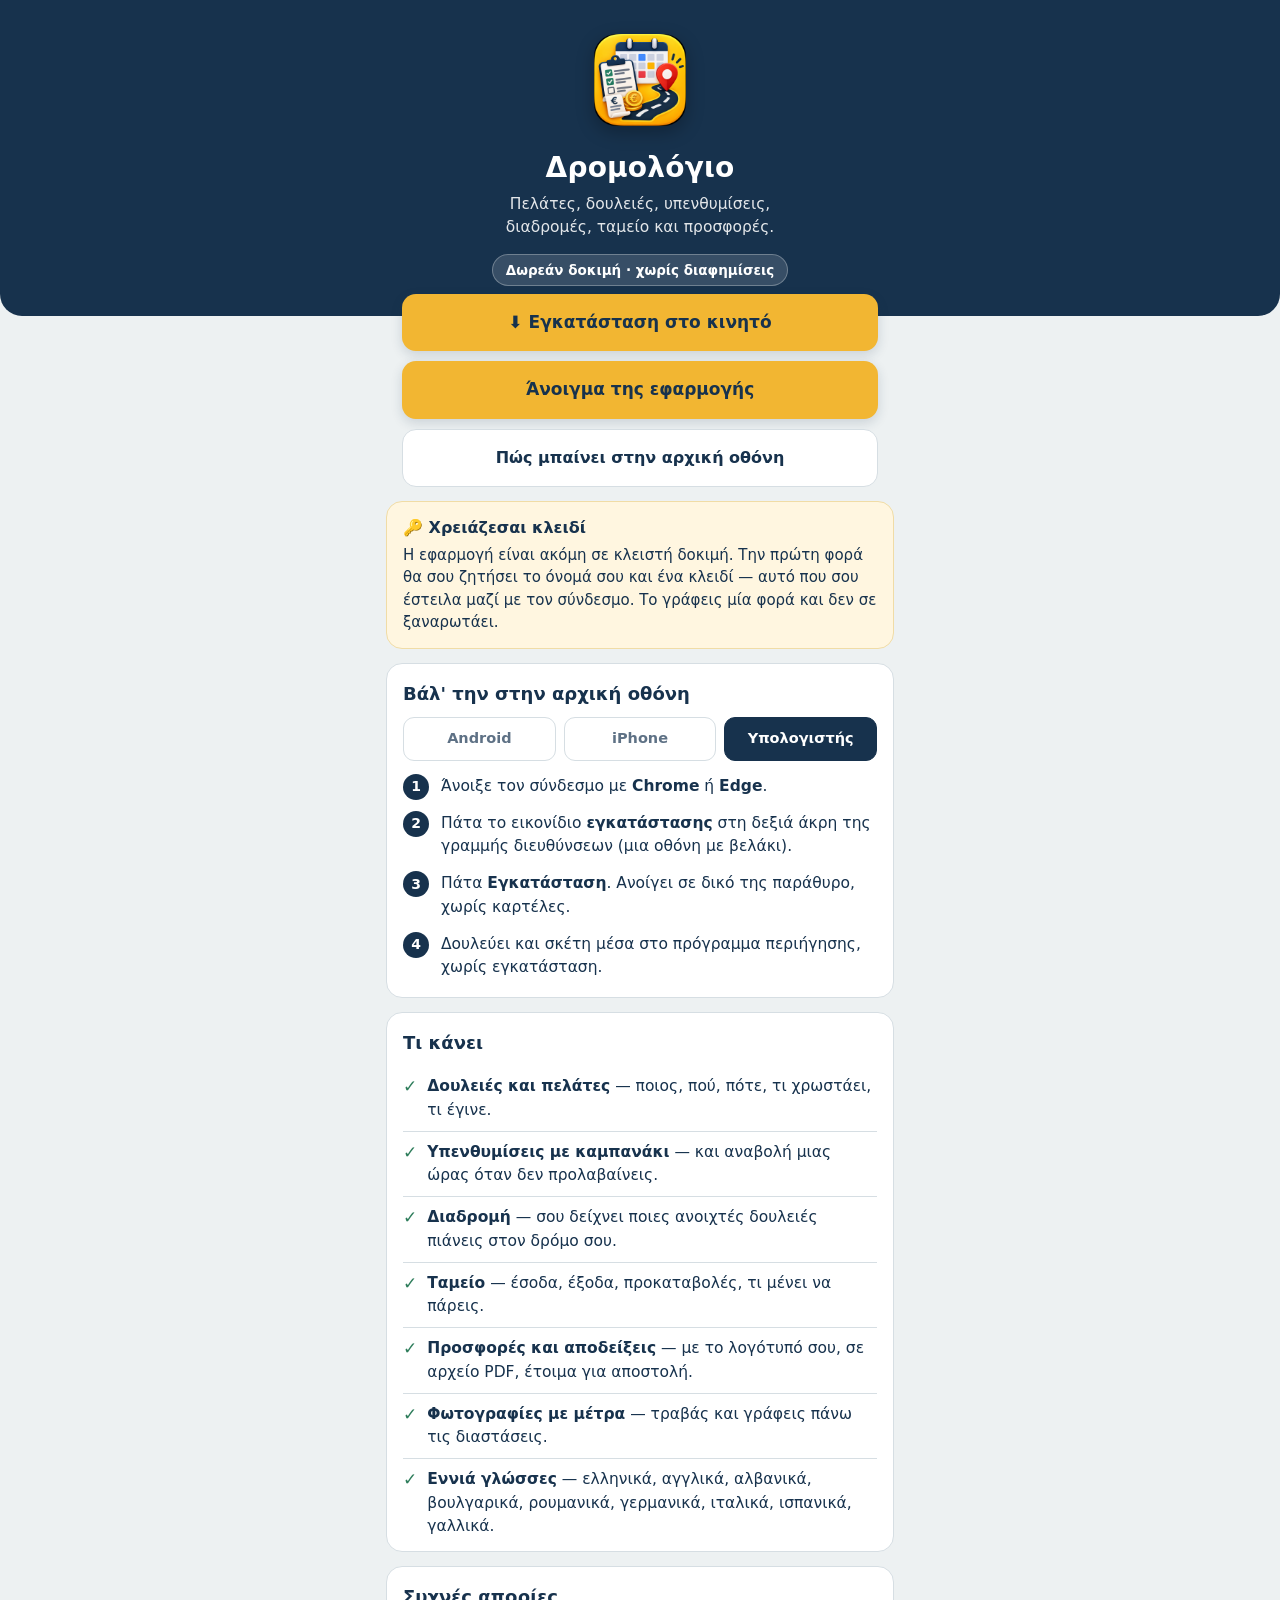
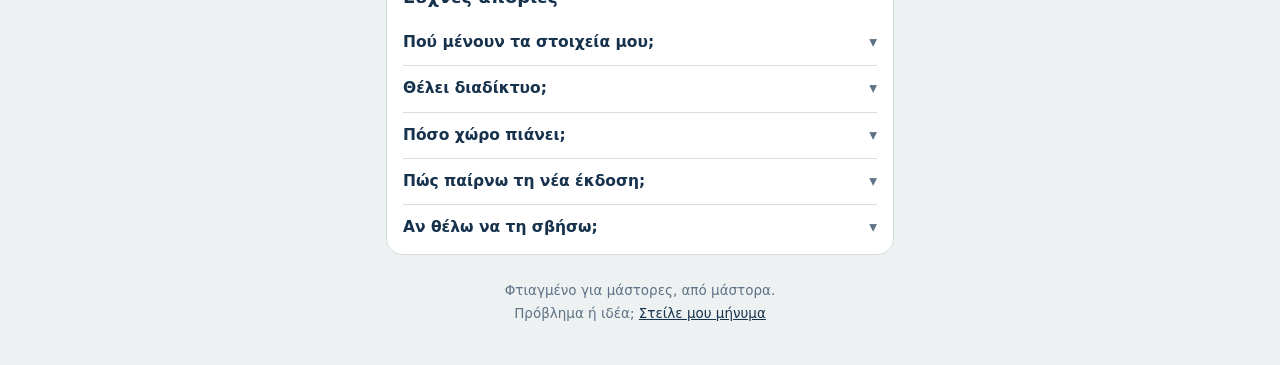
==== lipsi.html @ e30d5803 "Add files via upload" ====
<!doctype html>
<html lang="el">
<head>
<meta charset="utf-8">
<meta name="viewport" content="width=device-width,initial-scale=1,viewport-fit=cover">
<title>Δρομολόγιο — εγκατάσταση στο κινητό</title>
<meta name="theme-color" content="#17324D">
<meta name="description" content="Δρομολόγιο: πελάτες, εργασίες, υπενθυμίσεις, διαδρομές, ταμείο και προσφορές. Εγκατάσταση στο κινητό σε ένα λεπτό.">
<link rel="manifest" href="manifest.json">
<link rel="icon" href="icon-192.png">
<link rel="apple-touch-icon" href="apple-touch-icon.png">

<!-- Όταν στέλνεις τον σύνδεσμο σε μήνυμα, αυτά δείχνουν την προεπισκόπηση -->
<meta property="og:title" content="Δρομολόγιο — η εφαρμογή για τον μάστορα">
<meta property="og:description" content="Πελάτες, εργασίες, υπενθυμίσεις, διαδρομές, ταμείο και προσφορές — όλα στο κινητό σου.">
<meta property="og:image" content="icon-512.png">
<meta property="og:type" content="website">

<style>
:root{
  --brand:#17324D; --accent:#F2B632; --paper:#EDF1F2; --card:#fff;
  --ink:#17324D; --muted:#5E7185; --line:#D6DEE3; --green:#2E7D5B;
}
*{box-sizing:border-box;-webkit-tap-highlight-color:transparent}
html,body{margin:0;padding:0}
body{
  font-family:system-ui,"Segoe UI",Roboto,"Noto Sans",Arial,sans-serif;
  background:var(--paper); color:var(--ink); font-size:16px; line-height:1.5;
}
.wrap{max-width:540px;margin:0 auto;padding:0 16px 40px}

/* ---- Κεφαλίδα ---- */
header{
  background:var(--brand); color:#fff; text-align:center;
  padding:34px 16px 30px; border-radius:0 0 22px 22px;
}
header img{width:92px;height:92px;border-radius:22px;box-shadow:0 6px 18px rgba(0,0,0,.28)}
header h1{margin:14px 0 4px;font-size:28px;font-weight:800;letter-spacing:.2px}
header p{margin:0;opacity:.88;font-size:15.5px}
.badge{
  display:inline-block;margin-top:14px;background:rgba(255,255,255,.14);
  border:1px solid rgba(255,255,255,.28);border-radius:20px;
  padding:5px 13px;font-size:13.5px;font-weight:600
}

/* ---- Κουμπιά ---- */
.btns{margin:-22px auto 0;max-width:508px;padding:0 16px;position:relative;z-index:2}
.btn{
  display:flex;align-items:center;justify-content:center;gap:9px;
  width:100%;padding:16px 18px;border-radius:14px;border:0;
  font:inherit;font-size:17px;font-weight:800;text-decoration:none;
  margin-bottom:10px;box-shadow:0 4px 12px rgba(23,50,77,.16);cursor:pointer
}
.btn.main{background:var(--accent);color:var(--brand)}
.btn.ghost{background:var(--card);color:var(--brand);border:1.5px solid var(--line);box-shadow:none;font-size:16px}
.btn:active{transform:translateY(1px)}

/* ---- Κάρτες ---- */
.card{
  background:var(--card);border:1px solid var(--line);border-radius:16px;
  padding:16px 16px 4px;margin-top:14px
}
.card h2{margin:0 0 10px;font-size:18px;font-weight:800;display:flex;align-items:center;gap:8px}
.card h2 .n{
  flex:none;width:26px;height:26px;border-radius:8px;background:var(--accent);
  color:var(--brand);font-size:14px;display:flex;align-items:center;justify-content:center
}
.card p{margin:0 0 12px}
.note{
  background:#FFF6E0;border:1px solid #F0DCA6;border-radius:16px;
  padding:14px 16px;margin-top:14px
}
.note b{display:block;margin-bottom:4px}
.note p{margin:0;font-size:15px}

/* ---- Καρτέλες συσκευής ---- */
.tabs{display:flex;gap:8px;margin:0 0 14px}
.tabs button{
  flex:1;padding:10px 6px;border-radius:11px;border:1.5px solid var(--line);
  background:var(--card);color:var(--muted);font:inherit;font-weight:700;font-size:14.5px;cursor:pointer
}
.tabs button.on{background:var(--brand);border-color:var(--brand);color:#fff}
.steps{counter-reset:s;list-style:none;margin:0;padding:0}
.steps li{
  counter-increment:s;position:relative;padding:0 0 14px 38px;margin:0;font-size:15.5px
}
.steps li::before{
  content:counter(s);position:absolute;left:0;top:-1px;
  width:26px;height:26px;border-radius:50%;background:var(--brand);color:#fff;
  font-size:14px;font-weight:800;display:flex;align-items:center;justify-content:center
}
.steps b{font-weight:800}

/* ---- Λίστα δυνατοτήτων ---- */
.feat{list-style:none;margin:0;padding:0}
.feat li{display:flex;gap:10px;align-items:flex-start;padding:9px 0;border-bottom:1px solid var(--line);font-size:15.5px}
.feat li:last-child{border-bottom:0}
.feat .tick{flex:none;color:var(--green);font-weight:800;font-size:17px;line-height:1.35}

/* ---- Απορίες ---- */
details{border-bottom:1px solid var(--line);padding:11px 0}
details:last-of-type{border-bottom:0}
summary{font-weight:700;cursor:pointer;list-style:none;display:flex;align-items:center;gap:8px;font-size:15.5px}
summary::-webkit-details-marker{display:none}
summary::after{content:"▾";margin-left:auto;color:var(--muted);transition:transform .15s}
details[open] summary::after{transform:rotate(180deg)}
details p{margin:8px 0 2px;font-size:15px;color:#3d5265}

footer{text-align:center;color:var(--muted);font-size:13.5px;margin-top:24px;line-height:1.7}
footer a{color:var(--brand)}
</style>
</head>
<body>

<header>
  <img src="icon-512.png" alt="Δρομολόγιο">
  <h1>Δρομολόγιο</h1>
  <p>Πελάτες, δουλειές, υπενθυμίσεις,<br>διαδρομές, ταμείο και προσφορές.</p>
  <span class="badge">Δωρεάν δοκιμή · χωρίς διαφημίσεις</span>
</header>

<div class="btns">
  <button class="btn main" id="install" hidden>⬇ Εγκατάσταση στο κινητό</button>
  <a class="btn main" id="open" href="index.html">Άνοιγμα της εφαρμογής</a>
  <a class="btn ghost" href="#odigies">Πώς μπαίνει στην αρχική οθόνη</a>
</div>

<div class="wrap">

  <div class="note">
    <b>🔑 Χρειάζεσαι κλειδί</b>
    <p>Η εφαρμογή είναι ακόμη σε κλειστή δοκιμή. Την πρώτη φορά θα σου ζητήσει
       το όνομά σου και ένα κλειδί — αυτό που σου έστειλα μαζί με τον σύνδεσμο.
       Το γράφεις μία φορά και δεν σε ξαναρωτάει.</p>
  </div>

  <div class="card" id="odigies">
    <h2>Βάλ' την στην αρχική οθόνη</h2>
    <div class="tabs">
      <button data-t="and" class="on">Android</button>
      <button data-t="ios">iPhone</button>
      <button data-t="pc">Υπολογιστής</button>
    </div>

    <ol class="steps" data-p="and">
      <li>Άνοιξε τον σύνδεσμο με το <b>Chrome</b> (όχι μέσα από το Facebook ή το Viber — πάτα «Άνοιγμα στο πρόγραμμα περιήγησης»).</li>
      <li>Πάτα το κίτρινο κουμπί <b>«Εγκατάσταση στο κινητό»</b> πιο πάνω. Αν δεν το βλέπεις, πάτα τις <b>τρεις τελείες</b> πάνω δεξιά.</li>
      <li>Διάλεξε <b>«Εγκατάσταση εφαρμογής»</b> ή «Προσθήκη στην αρχική οθόνη» και πάτα <b>Εγκατάσταση</b>.</li>
      <li>Το εικονίδιο μπαίνει στην αρχική οθόνη, σαν κανονική εφαρμογή. Από κει την ανοίγεις από δω και πέρα.</li>
    </ol>

    <ol class="steps" data-p="ios" hidden>
      <li>Άνοιξε τον σύνδεσμο με το <b>Safari</b> (μόνο αυτό μπορεί να εγκαταστήσει).</li>
      <li>Πάτα το εικονίδιο <b>Κοινή χρήση</b> κάτω στη μέση — το τετράγωνο με το βελάκι προς τα πάνω.</li>
      <li>Κατέβα λίγο και διάλεξε <b>«Προσθήκη στην οθόνη Home»</b>.</li>
      <li>Πάτα <b>Προσθήκη</b> πάνω δεξιά. Το εικονίδιο μπαίνει στην αρχική οθόνη.</li>
    </ol>

    <ol class="steps" data-p="pc" hidden>
      <li>Άνοιξε τον σύνδεσμο με <b>Chrome</b> ή <b>Edge</b>.</li>
      <li>Πάτα το εικονίδιο <b>εγκατάστασης</b> στη δεξιά άκρη της γραμμής διευθύνσεων (μια οθόνη με βελάκι).</li>
      <li>Πάτα <b>Εγκατάσταση</b>. Ανοίγει σε δικό της παράθυρο, χωρίς καρτέλες.</li>
      <li>Δουλεύει και σκέτη μέσα στο πρόγραμμα περιήγησης, χωρίς εγκατάσταση.</li>
    </ol>
  </div>

  <div class="card">
    <h2>Τι κάνει</h2>
    <ul class="feat">
      <li><span class="tick">✓</span><span><b>Δουλειές και πελάτες</b> — ποιος, πού, πότε, τι χρωστάει, τι έγινε.</span></li>
      <li><span class="tick">✓</span><span><b>Υπενθυμίσεις με καμπανάκι</b> — και αναβολή μιας ώρας όταν δεν προλαβαίνεις.</span></li>
      <li><span class="tick">✓</span><span><b>Διαδρομή</b> — σου δείχνει ποιες ανοιχτές δουλειές πιάνεις στον δρόμο σου.</span></li>
      <li><span class="tick">✓</span><span><b>Ταμείο</b> — έσοδα, έξοδα, προκαταβολές, τι μένει να πάρεις.</span></li>
      <li><span class="tick">✓</span><span><b>Προσφορές και αποδείξεις</b> — με το λογότυπό σου, σε αρχείο PDF, έτοιμα για αποστολή.</span></li>
      <li><span class="tick">✓</span><span><b>Φωτογραφίες με μέτρα</b> — τραβάς και γράφεις πάνω τις διαστάσεις.</span></li>
      <li><span class="tick">✓</span><span><b>Εννιά γλώσσες</b> — ελληνικά, αγγλικά, αλβανικά, βουλγαρικά, ρουμανικά, γερμανικά, ιταλικά, ισπανικά, γαλλικά.</span></li>
    </ul>
  </div>

  <div class="card">
    <h2>Συχνές απορίες</h2>

    <details>
      <summary>Πού μένουν τα στοιχεία μου;</summary>
      <p>Μόνο στο κινητό σου. Δεν ανεβαίνουν πουθενά και δεν τα βλέπει κανείς άλλος —
         ούτε εγώ. Γι' αυτό κράτα και αντίγραφο από τις Ρυθμίσεις.</p>
    </details>

    <details>
      <summary>Θέλει διαδίκτυο;</summary>
      <p>Όχι για τη δουλειά της. Μόλις εγκατασταθεί ανοίγει και γράφει κανονικά χωρίς σήμα.
         Σύνδεση θέλει μόνο ο χάρτης και η αποστολή μηνυμάτων.</p>
    </details>

    <details>
      <summary>Πόσο χώρο πιάνει;</summary>
      <p>Ελάχιστο — λιγότερο από μία φωτογραφία. Χώρο πιάνουν μόνο οι φωτογραφίες
         που βάζεις εσύ στις δουλειές.</p>
    </details>

    <details>
      <summary>Πώς παίρνω τη νέα έκδοση;</summary>
      <p>Μόνη της. Κλείσε και ξανάνοιξε την εφαρμογή και είσαι στην τελευταία έκδοση —
         δεν χάνεται τίποτα από όσα έχεις γράψει.</p>
    </details>

    <details>
      <summary>Αν θέλω να τη σβήσω;</summary>
      <p>Πατάς παρατεταμένα το εικονίδιο και «Κατάργηση εγκατάστασης», όπως κάθε εφαρμογή.
         Πριν το κάνεις, κράτα αντίγραφο από τις Ρυθμίσεις.</p>
    </details>
  </div>

  <footer>
    Φτιαγμένο για μάστορες, από μάστορα.<br>
    Πρόβλημα ή ιδέα; <a href="mailto:aglentzakis@gmail.com">Στείλε μου μήνυμα</a>
  </footer>
</div>

<script>
/* Καρτέλες οδηγιών — διαλέγει μόνη της ανάλογα με τη συσκευή */
(function(){
  var ua = navigator.userAgent || "";
  var start = /iPhone|iPad|iPod/i.test(ua) ? "ios" : (/Android/i.test(ua) ? "and" : "pc");
  var btns = document.querySelectorAll(".tabs button");
  function show(t){
    btns.forEach(function(b){ b.classList.toggle("on", b.dataset.t === t); });
    document.querySelectorAll(".steps").forEach(function(o){ o.hidden = (o.dataset.p !== t); });
  }
  btns.forEach(function(b){ b.onclick = function(){ show(b.dataset.t); }; });
  show(start);
})();

/* Κουμπί εγκατάστασης — εμφανίζεται μόνο όταν το κινητό το επιτρέπει */
(function(){
  var prompt = null;
  var btn = document.getElementById("install");
  var open = document.getElementById("open");

  window.addEventListener("beforeinstallprompt", function(e){
    e.preventDefault(); prompt = e; btn.hidden = false;
    /* Όταν υπάρχει κουμπί εγκατάστασης, αυτό είναι το κύριο·
       το «Άνοιγμα» γίνεται πιο διακριτικό για να μη μπερδεύει. */
    open.className = "btn ghost";
  });

  btn.onclick = function(){
    if(!prompt) return;
    prompt.prompt();
    prompt.userChoice.then(function(){ prompt = null; btn.hidden = true; });
  };

  window.addEventListener("appinstalled", function(){
    btn.hidden = true;
    open.className = "btn main";
    open.textContent = "Άνοιξε την εφαρμογή";
  });

  /* Αν είναι ήδη εγκατεστημένη, δεν έχει νόημα η σελίδα — πάμε κατευθείαν μέσα */
  if (matchMedia("(display-mode: standalone)").matches) location.replace("index.html");
})();
</script>
</body>
</html>
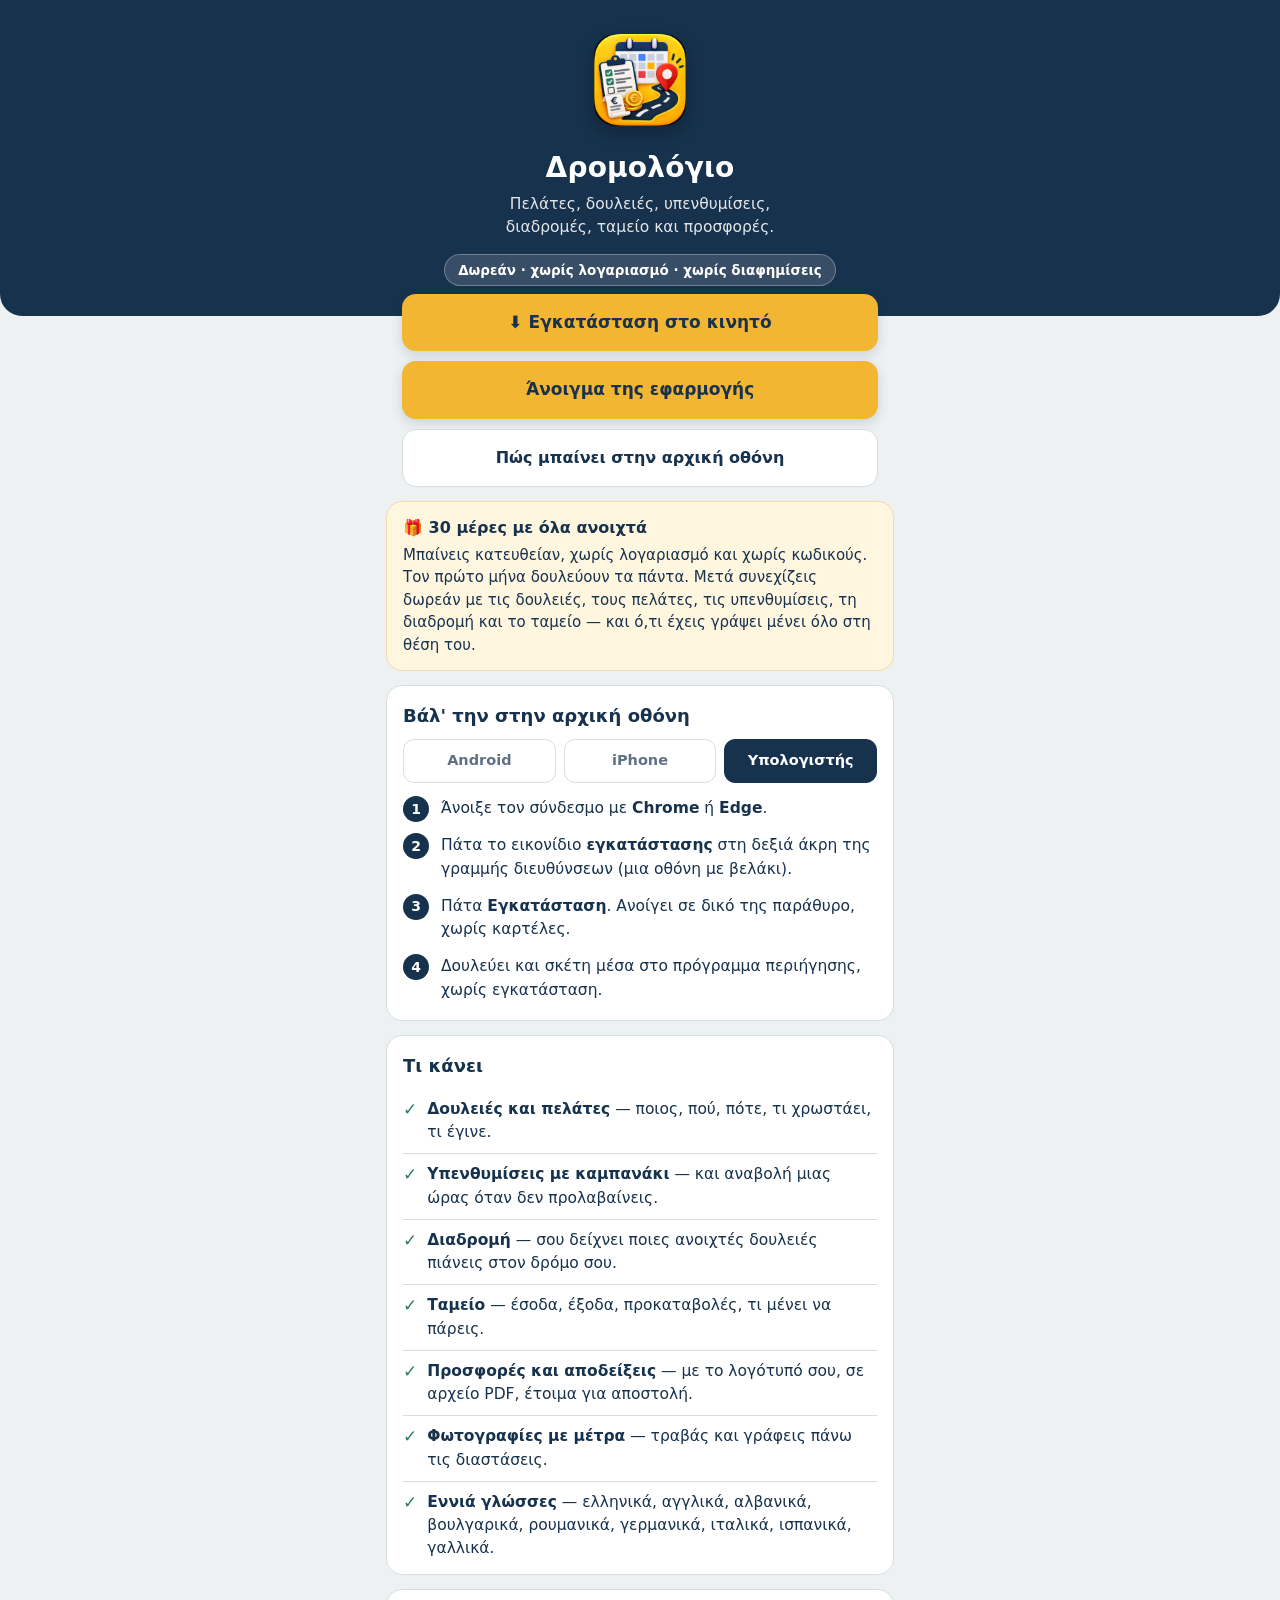
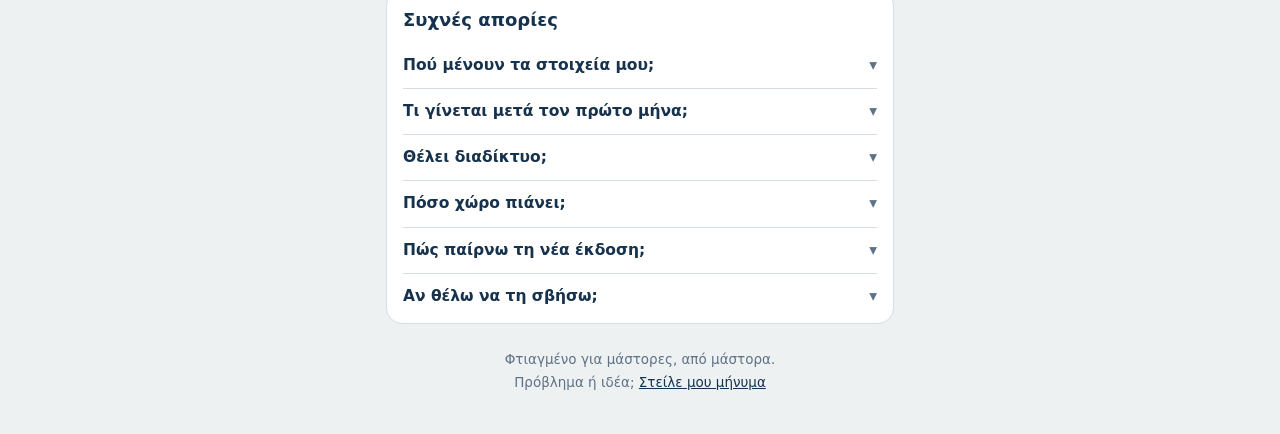
==== commit fede7396: "Add files via upload" ====
--- a/lipsi.html
+++ b/lipsi.html
@@ -116,7 +116,7 @@
   <img src="icon-512.png" alt="Δρομολόγιο">
   <h1>Δρομολόγιο</h1>
   <p>Πελάτες, δουλειές, υπενθυμίσεις,<br>διαδρομές, ταμείο και προσφορές.</p>
-  <span class="badge">Δωρεάν δοκιμή · χωρίς διαφημίσεις</span>
+  <span class="badge">Δωρεάν · χωρίς λογαριασμό · χωρίς διαφημίσεις</span>
 </header>
 
 <div class="btns">
@@ -128,10 +128,11 @@
 <div class="wrap">
 
   <div class="note">
-    <b>🔑 Χρειάζεσαι κλειδί</b>
-    <p>Η εφαρμογή είναι ακόμη σε κλειστή δοκιμή. Την πρώτη φορά θα σου ζητήσει
-       το όνομά σου και ένα κλειδί — αυτό που σου έστειλα μαζί με τον σύνδεσμο.
-       Το γράφεις μία φορά και δεν σε ξαναρωτάει.</p>
+    <b>🎁 30 μέρες με όλα ανοιχτά</b>
+    <p>Μπαίνεις κατευθείαν, χωρίς λογαριασμό και χωρίς κωδικούς. Τον πρώτο μήνα
+       δουλεύουν τα πάντα. Μετά συνεχίζεις δωρεάν με τις δουλειές, τους πελάτες,
+       τις υπενθυμίσεις, τη διαδρομή και το ταμείο — και ό,τι έχεις γράψει μένει
+       όλο στη θέση του.</p>
   </div>
 
   <div class="card" id="odigies">
@@ -184,6 +185,13 @@
       <summary>Πού μένουν τα στοιχεία μου;</summary>
       <p>Μόνο στο κινητό σου. Δεν ανεβαίνουν πουθενά και δεν τα βλέπει κανείς άλλος —
          ούτε εγώ. Γι' αυτό κράτα και αντίγραφο από τις Ρυθμίσεις.</p>
+    </details>
+
+    <details>
+      <summary>Τι γίνεται μετά τον πρώτο μήνα;</summary>
+      <p>Συνεχίζεις κανονικά και δωρεάν: δουλειές, πελάτες, υπενθυμίσεις, διαδρομή, ταμείο.
+         Κλειδώνουν μόνο οι προσφορές και οι αποδείξεις με το λογότυπό σου, το ύφος των
+         εγγράφων και τα στατιστικά. Τα στοιχεία σου δεν χάνονται ποτέ.</p>
     </details>
 
     <details>
